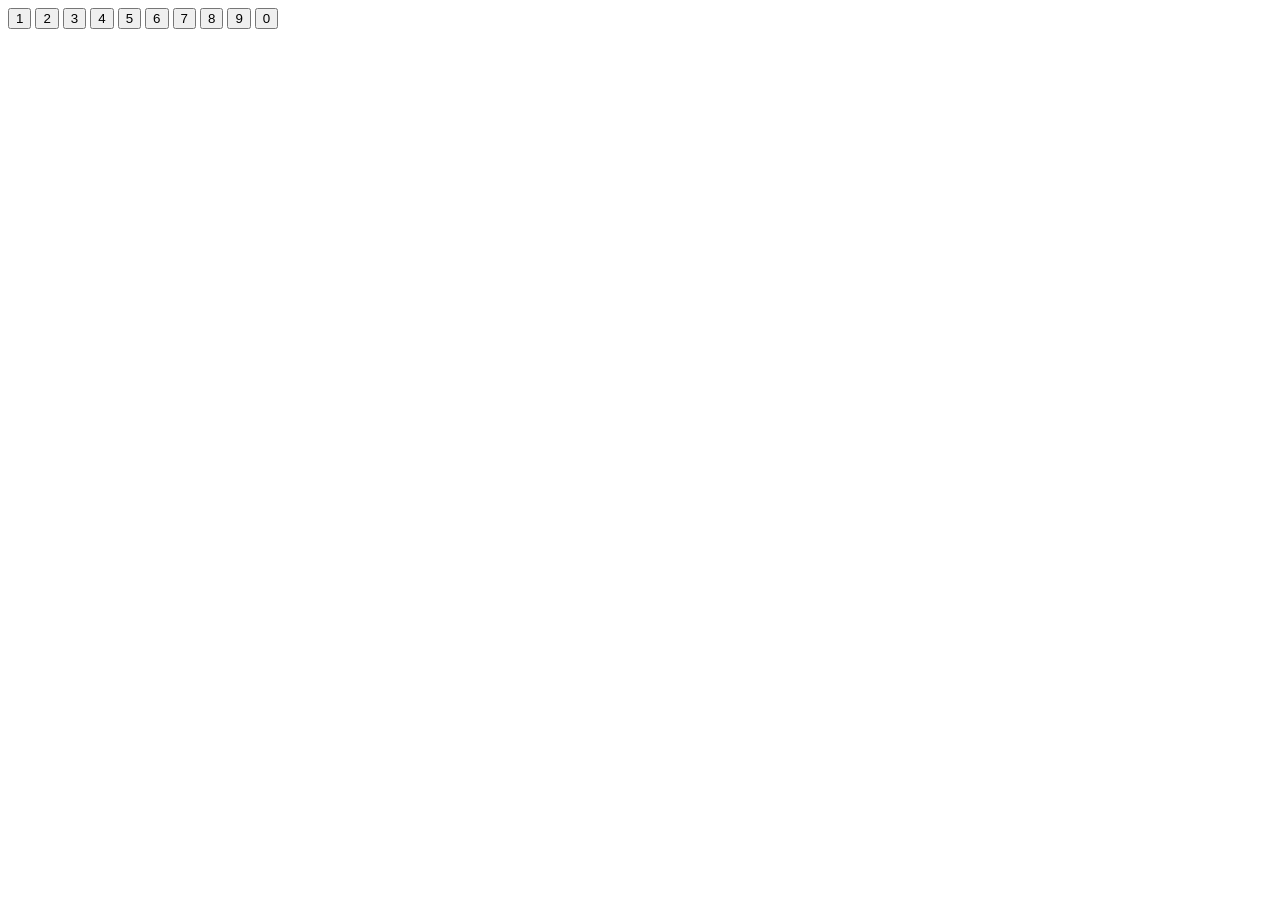
==== Level 1/Task 3 basic calculator/index.html @ 7e29076a "first commit" ====
<!DOCTYPE html>
<html lang="en">

<head>
    <meta charset="UTF-8">
    <meta name="viewport" content="width=device-width, initial-scale=1.0">
    <title>basic calculator</title>
</head>

<body>
    <div class="button">
        <button>1</button>
        <button>2</button>
        <button>3</button>
        <button>4</button>
        <button>5</button>
        <button>6</button>
        <button>7</button>
        <button>8</button>
        <button>9</button>
        <button>0</button>

    </div>
</body>

</html>
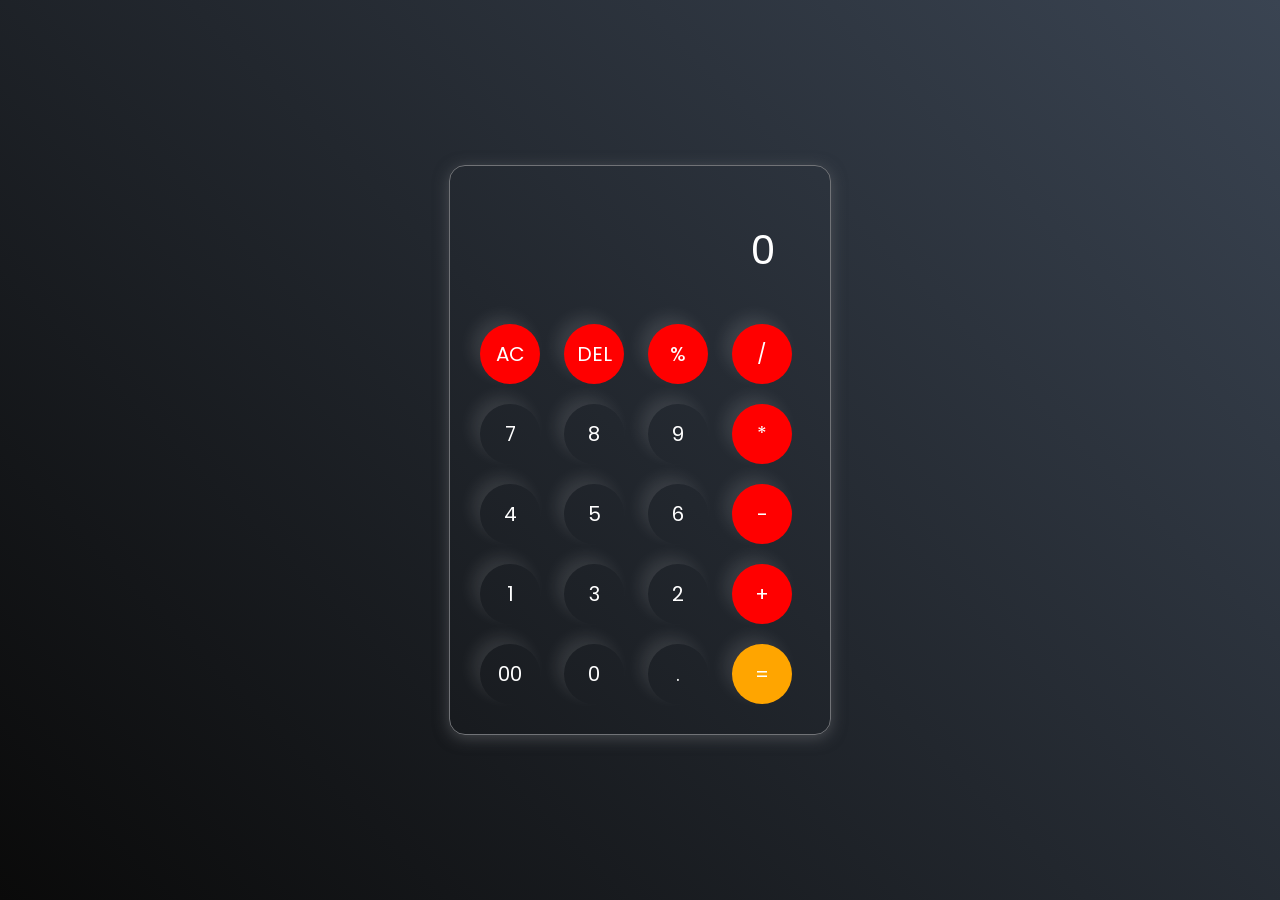
==== commit 1cb2d1a4: "Updated calculator design" ====
--- a/Level 1/Task 3 basic calculator/index.html
+++ b/Level 1/Task 3 basic calculator/index.html
@@ -5,22 +5,43 @@
     <meta charset="UTF-8">
     <meta name="viewport" content="width=device-width, initial-scale=1.0">
     <title>basic calculator</title>
+    <link rel="stylesheet" href="style.css">
 </head>
 
 <body>
-    <div class="button">
-        <button>1</button>
-        <button>2</button>
-        <button>3</button>
-        <button>4</button>
-        <button>5</button>
-        <button>6</button>
-        <button>7</button>
-        <button>8</button>
-        <button>9</button>
-        <button>0</button>
-
+    <div class="calculator">
+        <input type="text" placeholder="0" id="inputbox">
+        <div>
+            <button class="operators">AC</button>
+            <button class="operators">DEL</button>
+            <button class="operators">%</button>
+            <button class="operators">/</button>
+        </div>
+        <div>
+            <button>7</button>
+            <button>8</button>
+            <button>9</button>
+            <button class="operators">*</button>
+        </div>
+        <div>
+            <button>4</button>
+            <button>5</button>
+            <button>6</button>
+            <button class="operators">-</button>
+        </div>
+        <div>
+            <button>1</button>
+            <button>3</button>
+            <button>2</button>
+            <button class="operators">+</button>
+        </div>
+        <div>
+            <button>00</button>
+            <button>0</button>
+            <button>.</button>
+            <button class="Ans">=</button>
+        </div>
     </div>
 </body>
-
+<script src="script.js"></script>
 </html>
--- a/Level 1/Task 3 basic calculator/style.css
+++ b/Level 1/Task 3 basic calculator/style.css
@@ -0,0 +1,64 @@
+@import url('https://fonts.googleapis.com/css2?family=Poppins:wght@500&display=swap');
+
+*{
+    margin: 0;
+    padding: 0;
+    box-sizing: border-box;
+    font-family: 'Poppins', sans-serif;
+}
+
+body{
+    width: 100%;
+    height: 100vh;
+    display: flex;
+    justify-content: center;
+    align-items: center;
+    background: linear-gradient(45deg, #0a0a0a, #3a4452);
+}
+
+.calculator{
+    border: 1px solid #717377;
+    padding: 20px;
+    border-radius: 16px;
+    background: transparent;
+    box-shadow: 0px 3px 15px rgba(113, 115, 119, 0.5);
+
+}
+
+input{
+    width: 320px;
+    border: none;
+    padding: 24px;
+    margin: 10px;
+    background: transparent;
+    box-shadow: 0px 3px 15px rgbs(84, 84, 84, 0.1);
+    font-size: 40px;
+    text-align: right;
+    cursor: pointer;
+    color: white;
+}
+
+input::placeholder{
+    color: white;
+}
+
+button{
+    border: none;
+    width: 60px;
+    height: 60px;
+    margin: 10px;
+    border-radius: 50%;
+    background: transparent;
+    color:white;
+    font-size: 20px;
+    box-shadow: -8px -8px 15px rgba(255, 255, 255, 0.1);
+    cursor: pointer;
+}
+
+.Ans{
+    background-color:orange;
+}
+
+.operators{
+    background-color: red;
+}
